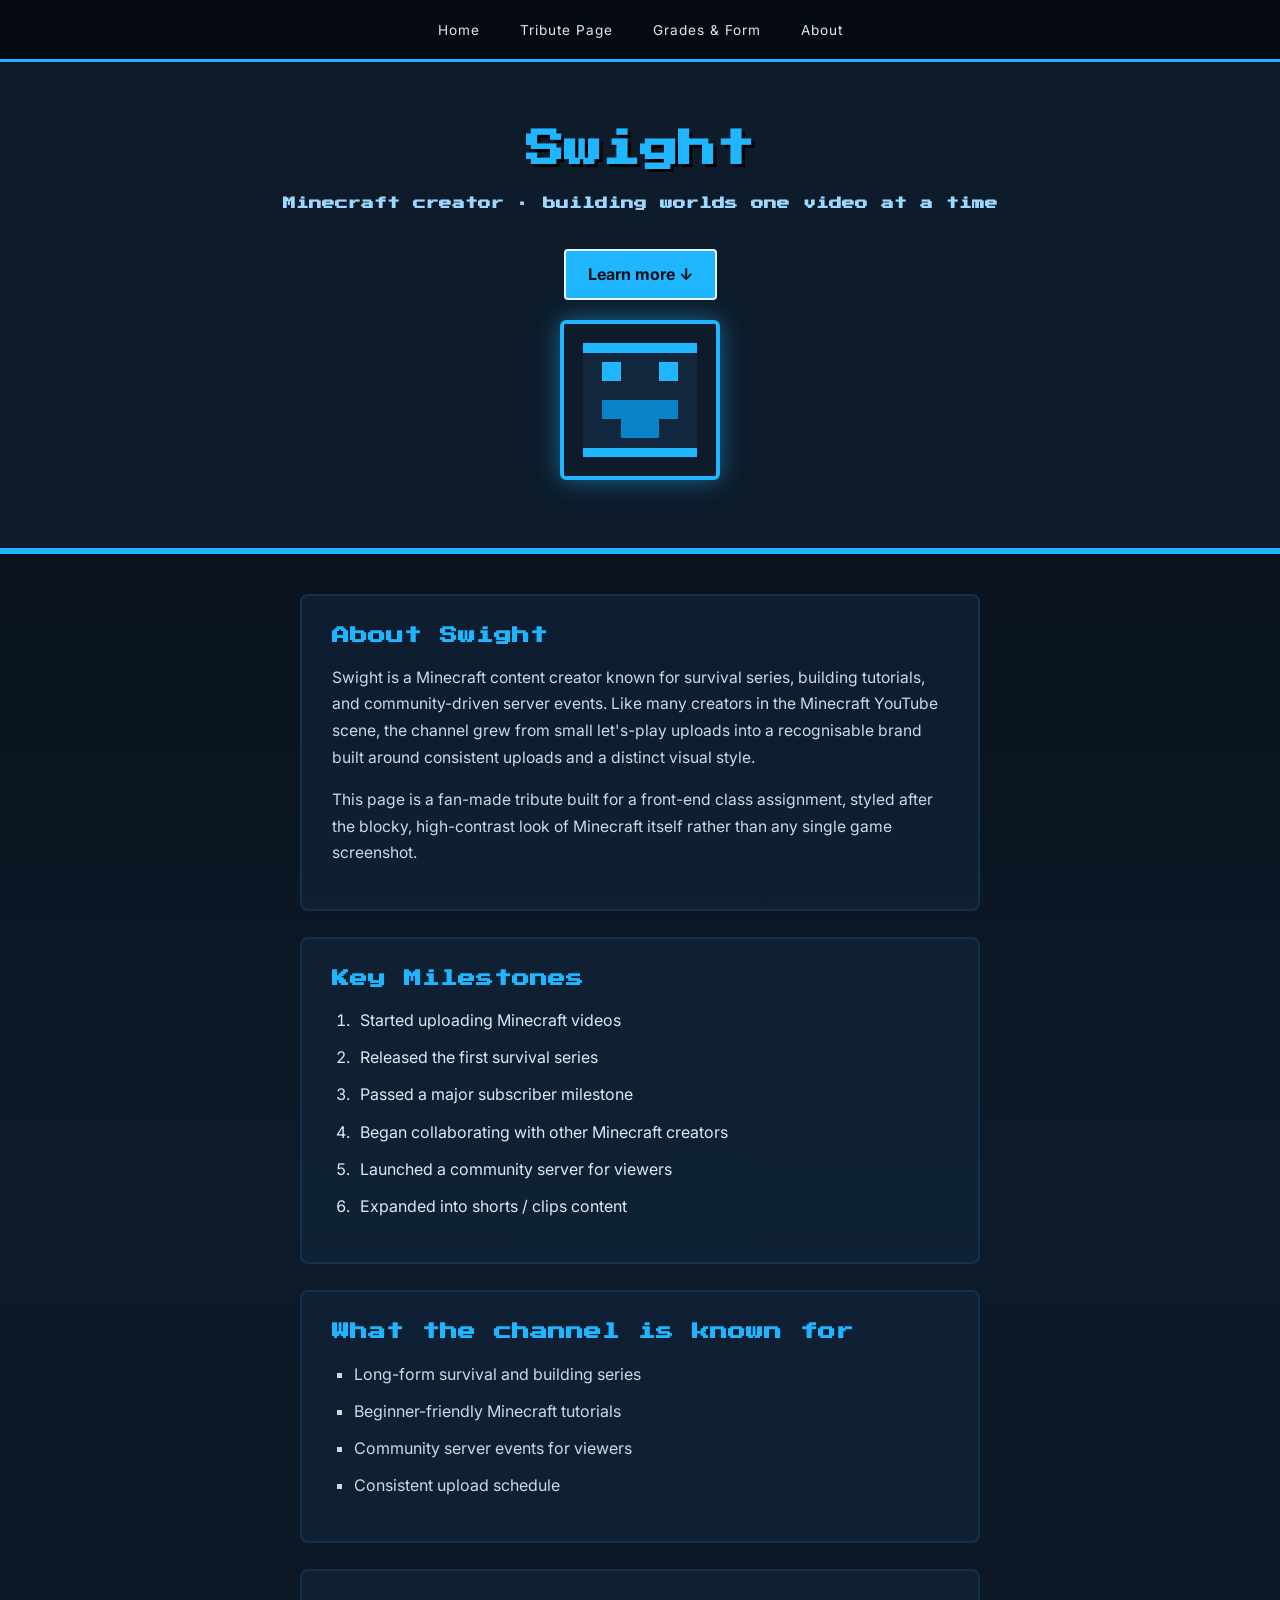
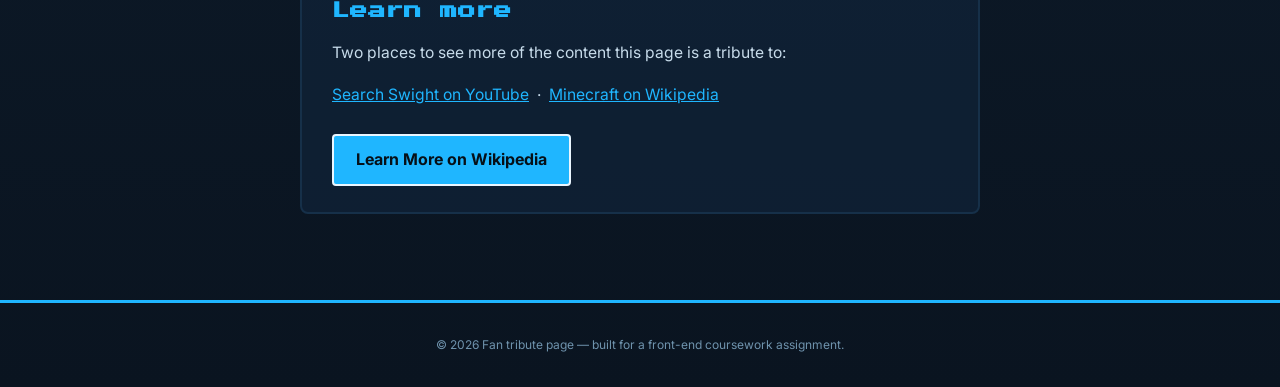
==== exercise3/index.html @ cf42013d "commit" ====
<!DOCTYPE html>
<html lang="en">
<head>
  <meta charset="UTF-8">
  <meta name="viewport" content="width=device-width, initial-scale=1.0">
  <title>Tribute — Swight</title>
  <link rel="preconnect" href="https://fonts.googleapis.com">
  <link href="https://fonts.googleapis.com/css2?family=Press+Start+2P&family=Inter:wght@400;600&display=swap" rel="stylesheet">
  <link rel="stylesheet" href="styles.css">
</head>
<body>

  <nav id="main-nav">
    <a href="../index.html" class="nav-link">Home</a>
    <a href="index.html" class="nav-link">Tribute Page</a>
    <a href="../task4/index.html" class="nav-link">Grades &amp; Form</a>
    <a href="#about" class="nav-link">About</a>
  </nav>

  <header id="hero">
    <div class="hero-text">
      <h1>Swight</h1>
      <h3 class="tagline">Minecraft creator · building worlds one video at a time</h3>
      <a href="#learn-more" class="btn">Learn more ↓</a>
    </div>
    <img src="avatar.svg" alt="Blocky pixel-art avatar representing the creator Swight" class="hero-avatar">
  </header>

  <div class="content">

    <section id="about">
      <h2>About Swight</h2>
      <!-- ЗАМЕНИ этот абзац реальными фактами о Swight, если хочешь точность -->
      <p>
        Swight is a Minecraft content creator known for survival series, building tutorials, and
        community-driven server events. Like many creators in the Minecraft YouTube scene, the
        channel grew from small let's-play uploads into a recognisable brand built around
        consistent uploads and a distinct visual style.
      </p>
      <p>
        This page is a fan-made tribute built for a front-end class assignment, styled after the
        blocky, high-contrast look of Minecraft itself rather than any single game screenshot.
      </p>
    </section>

    <section id="timeline">
      <h2>Key Milestones</h2>
      <ol class="milestones">
        <li>Started uploading Minecraft videos</li>
        <li>Released the first survival series</li>
        <li>Passed a major subscriber milestone</li>
        <li>Began collaborating with other Minecraft creators</li>
        <li>Launched a community server for viewers</li>
        <li>Expanded into shorts / clips content</li>
      </ol>
    </section>

    <section id="contributions">
      <h2>What the channel is known for</h2>
      <ul class="contributions">
        <li>Long-form survival and building series</li>
        <li>Beginner-friendly Minecraft tutorials</li>
        <li>Community server events for viewers</li>
        <li>Consistent upload schedule</li>
      </ul>
    </section>

    <section id="learn-more">
      <h2>Learn more</h2>
      <p>Two places to see more of the content this page is a tribute to:</p>
      <p>
        <a href="https://www.youtube.com/results?search_query=swight+minecraft" target="_blank" rel="noopener">Search Swight on YouTube</a>
        &nbsp;·&nbsp;
        <a href="https://en.wikipedia.org/wiki/Minecraft" target="_blank" rel="noopener">Minecraft on Wikipedia</a>
      </p>
      <a href="https://en.wikipedia.org/wiki/Minecraft" target="_blank" rel="noopener" class="btn">Learn More on Wikipedia</a>
    </section>

  </div>

  <footer id="site-footer">
    <p>&copy; 2026 Fan tribute page — built for a front-end coursework assignment.</p>
  </footer>

</body>
</html>
---- exercise3/styles.css ----
* {
  box-sizing: border-box;
}

body {
  margin: 0;
  background: linear-gradient(180deg, #060b12 0%, #0d1b2a 60%, #0a1420 100%);
  color: #dbe9f4;
  font-family: 'Inter', sans-serif;
  line-height: 1.7;
}

h1, h2, h3 {
  font-family: 'Press Start 2P', cursive;
  color: #1fb6ff;
  line-height: 1.5;
}

/* =========================================================
   NAV
========================================================= */
#main-nav {
  background-color: #050a10;
  padding: 16px 24px;
  border-bottom: 3px solid #1fb6ff;
  text-align: center;
}

.nav-link {
  color: #dbe9f4;
  text-decoration: none;
  margin: 0 14px;
  font-size: 0.85rem;
  letter-spacing: 1px;
  padding: 6px 4px;
  border-bottom: 2px solid transparent;
}

.nav-link:hover {
  color: #1fb6ff;
  border-bottom: 2px solid #1fb6ff;
}

/* =========================================================
   HEADER / HERO — centered, background color, padding
========================================================= */
#hero {
  background-color: #0d1b2a;
  color: #eaf6ff;
  padding: 60px 30px;
  text-align: center;
  border-bottom: 6px solid #1fb6ff;
}

#hero h1 {
  font-size: 2.4rem;
  margin: 0 0 14px 0;
  text-shadow: 3px 3px 0 #000;
}

.tagline {
  font-size: 0.8rem;
  color: #9fd8ff;
  margin: 0 0 26px 0;
}

.hero-avatar {
  margin-top: 20px;
  max-width: 160px;
  border-radius: 6px;
  border: 4px solid #1fb6ff;
  box-shadow: 0 0 24px rgba(31, 182, 255, 0.5);
}

/* =========================================================
   CONTENT CONTAINER
========================================================= */
.content {
  max-width: 720px;
  margin: 0 auto;
  padding: 40px 20px 60px 20px;
}

.content section {
  background-color: rgba(18, 38, 61, 0.6);
  border: 2px solid #163049;
  border-radius: 8px;
  padding: 26px 30px;
  margin-bottom: 26px;
}

.content h2 {
  font-size: 1.1rem;
  margin-top: 0;
  margin-bottom: 16px;
}

.content p {
  font-size: 0.98rem;
  color: #c7dbea;
}

/* =========================================================
   LISTS
========================================================= */
.milestones {
  list-style-type: decimal;
  padding-left: 22px;
}

.milestones li {
  margin-bottom: 10px;
  padding-left: 6px;
}

.contributions {
  list-style-type: square;
  padding-left: 22px;
  color: #1fb6ff;
}

.contributions li {
  margin-bottom: 10px;
  color: #c7dbea;
}

/* =========================================================
   LINKS + BUTTON
========================================================= */
a {
  color: #1fb6ff;
}

a:hover {
  color: #6fdcff;
}

.btn {
  display: inline-block;
  margin-top: 10px;
  padding: 10px 22px;
  background-color: #1fb6ff;
  color: #061018;
  font-weight: 700;
  text-decoration: none;
  border-radius: 4px;
  border: 2px solid #eaf6ff;
}

.btn:hover {
  background-color: #6fdcff;
  color: #061018;
}

/* =========================================================
   FOOTER
========================================================= */
#site-footer {
  text-align: center;
  padding: 20px;
  font-size: 0.75rem;
  color: #6f93ad;
  border-top: 3px solid #1fb6ff;
}

@media (max-width: 600px) {
  #hero h1 {
    font-size: 1.6rem;
  }
  .content section {
    padding: 20px;
  }
}
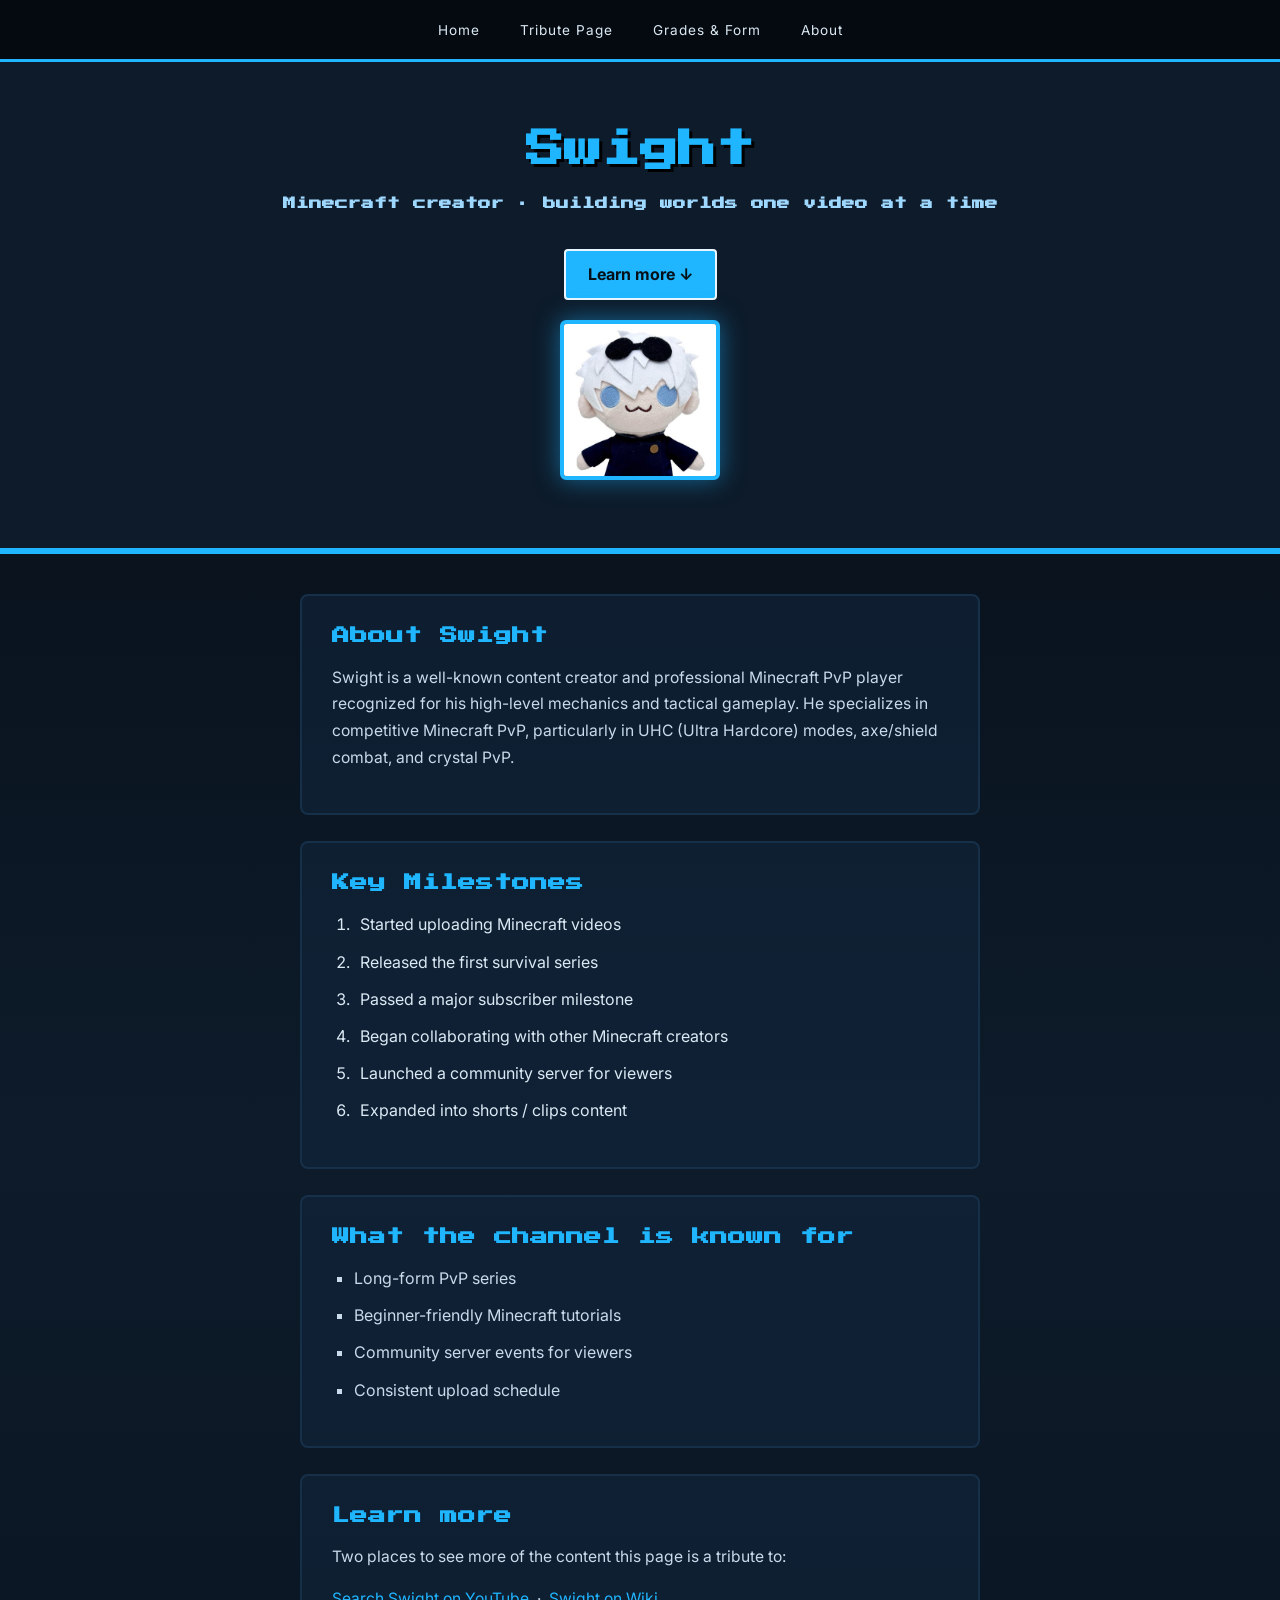
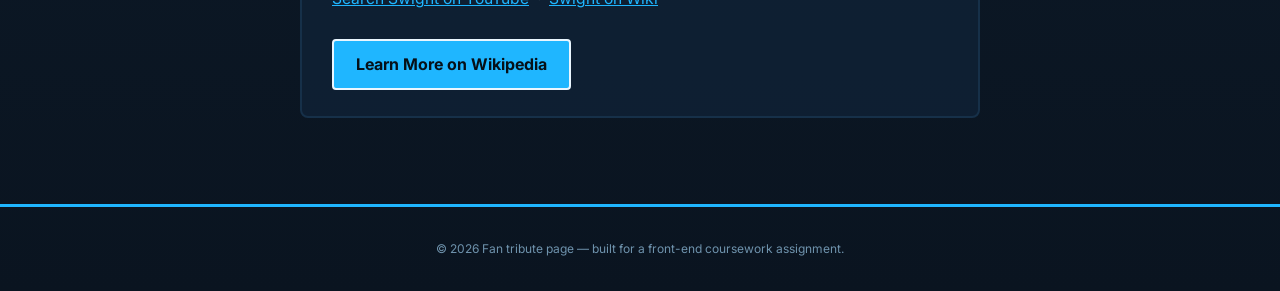
==== commit bdbde01b: "commit" ====
--- a/exercise3/index.html
+++ b/exercise3/index.html
@@ -23,23 +23,17 @@
       <h3 class="tagline">Minecraft creator · building worlds one video at a time</h3>
       <a href="#learn-more" class="btn">Learn more ↓</a>
     </div>
-    <img src="avatar.svg" alt="Blocky pixel-art avatar representing the creator Swight" class="hero-avatar">
+    <img src="BmnLWaJS_400x400.jpg" alt="avatar" class="hero-avatar">
   </header>
 
   <div class="content">
-
     <section id="about">
       <h2>About Swight</h2>
-      <!-- ЗАМЕНИ этот абзац реальными фактами о Swight, если хочешь точность -->
       <p>
-        Swight is a Minecraft content creator known for survival series, building tutorials, and
-        community-driven server events. Like many creators in the Minecraft YouTube scene, the
-        channel grew from small let's-play uploads into a recognisable brand built around
-        consistent uploads and a distinct visual style.
-      </p>
-      <p>
-        This page is a fan-made tribute built for a front-end class assignment, styled after the
-        blocky, high-contrast look of Minecraft itself rather than any single game screenshot.
+        Swight is a well-known content creator and professional 
+        Minecraft PvP player recognized for his high-level mechanics and tactical gameplay.
+        He specializes in competitive Minecraft PvP, particularly in UHC (Ultra Hardcore) modes, 
+        axe/shield combat, and crystal PvP.
       </p>
     </section>
 
@@ -58,7 +52,7 @@
     <section id="contributions">
       <h2>What the channel is known for</h2>
       <ul class="contributions">
-        <li>Long-form survival and building series</li>
+        <li>Long-form PvP series</li>
         <li>Beginner-friendly Minecraft tutorials</li>
         <li>Community server events for viewers</li>
         <li>Consistent upload schedule</li>
@@ -71,11 +65,10 @@
       <p>
         <a href="https://www.youtube.com/results?search_query=swight+minecraft" target="_blank" rel="noopener">Search Swight on YouTube</a>
         &nbsp;·&nbsp;
-        <a href="https://en.wikipedia.org/wiki/Minecraft" target="_blank" rel="noopener">Minecraft on Wikipedia</a>
+        <a href="https://unstable-universe-mc.fandom.com/wiki/Swight" target="_blank" rel="noopener">Swight on Wiki</a>
       </p>
-      <a href="https://en.wikipedia.org/wiki/Minecraft" target="_blank" rel="noopener" class="btn">Learn More on Wikipedia</a>
+      <a href="https://unstable-universe-mc.fandom.com/wiki/Swight" target="_blank" rel="noopener" class="btn">Learn More on Wikipedia</a>
     </section>
-
   </div>
 
   <footer id="site-footer">
--- a/exercise3/styles.css
+++ b/exercise3/styles.css
@@ -16,9 +16,6 @@
   line-height: 1.5;
 }
 
-/* =========================================================
-   NAV
-========================================================= */
 #main-nav {
   background-color: #050a10;
   padding: 16px 24px;
@@ -41,9 +38,6 @@
   border-bottom: 2px solid #1fb6ff;
 }
 
-/* =========================================================
-   HEADER / HERO — centered, background color, padding
-========================================================= */
 #hero {
   background-color: #0d1b2a;
   color: #eaf6ff;
@@ -72,9 +66,6 @@
   box-shadow: 0 0 24px rgba(31, 182, 255, 0.5);
 }
 
-/* =========================================================
-   CONTENT CONTAINER
-========================================================= */
 .content {
   max-width: 720px;
   margin: 0 auto;
@@ -100,9 +91,6 @@
   color: #c7dbea;
 }
 
-/* =========================================================
-   LISTS
-========================================================= */
 .milestones {
   list-style-type: decimal;
   padding-left: 22px;
@@ -124,9 +112,6 @@
   color: #c7dbea;
 }
 
-/* =========================================================
-   LINKS + BUTTON
-========================================================= */
 a {
   color: #1fb6ff;
 }
@@ -152,9 +137,6 @@
   color: #061018;
 }
 
-/* =========================================================
-   FOOTER
-========================================================= */
 #site-footer {
   text-align: center;
   padding: 20px;
